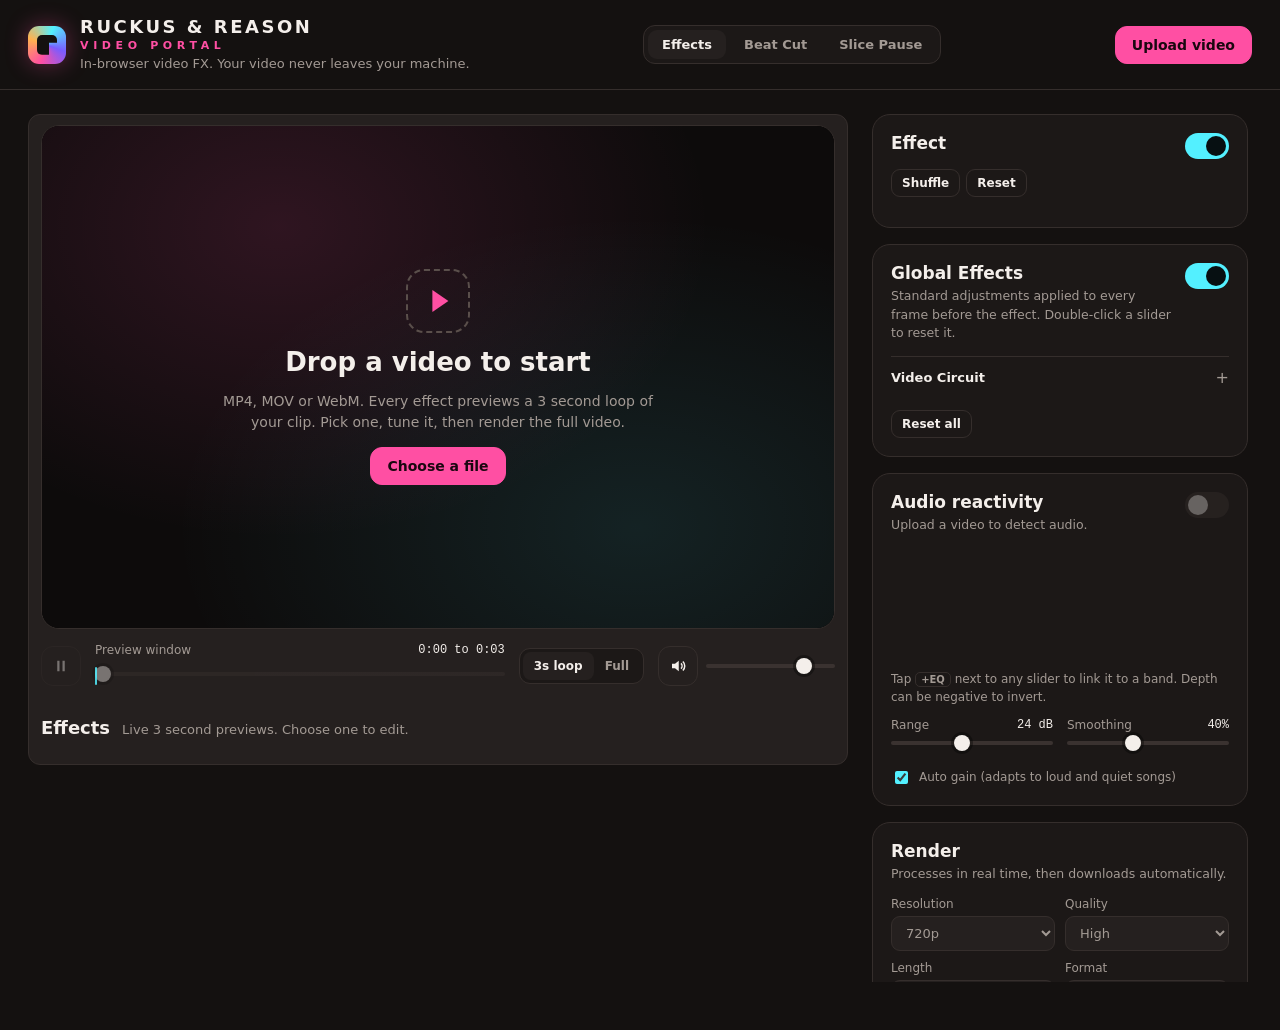
==== index.html @ a216a30d "Add CRT, VHS and NTSC effects and the Video Circuit builder NTSC encodes each scanline to a real com" ====
<!DOCTYPE html>
<html lang="en">
<head>
  <meta charset="utf-8">
  <meta name="viewport" content="width=device-width, initial-scale=1">
  <title>Ruckus &amp; Reason Video Portal</title>
  <meta name="description" content="Upload a video, preview glitch, mosh and feedback effects, link them to the audio EQ, and render the result. Runs entirely in your browser.">
  <link rel="icon" href="data:image/svg+xml,%3Csvg xmlns=%27http://www.w3.org/2000/svg%27 viewBox=%270 0 32 32%27%3E%3Crect width=%2732%27 height=%2732%27 rx=%278%27 fill=%27%23ff4fa3%27/%3E%3Crect x=%278%27 y=%278%27 width=%2716%27 height=%2716%27 rx=%273%27 fill=%27%2353f0ff%27/%3E%3C/svg%3E">
  <link rel="stylesheet" href="css/style.css">
</head>
<body>
  <header class="topbar">
    <div class="brand">
      <span class="logo" aria-hidden="true"></span>
      <div>
        <h1 class="app-name"><span class="n1">RUCKUS &amp; REASON</span><span class="n2">VIDEO PORTAL</span></h1>
        <p>In-browser video FX. Your video never leaves your machine.</p>
      </div>
    </div>
    <nav class="modes" aria-label="Tools">
      <a href="index.html" class="on" aria-current="page">Effects</a>
      <a href="cut.html">Beat Cut</a>
      <a href="slice.html">Slice Pause</a>
    </nav>
    <div class="top-actions">
      <span id="file-chip" class="chip" hidden></span>
      <label class="btn btn-primary" for="file-input">Upload video</label>
      <input id="file-input" type="file" accept="video/*" hidden>
    </div>
  </header>

  <main class="layout">
    <section class="stage">
      <div class="viewer" id="viewer">
        <canvas id="main-canvas" width="960" height="540"></canvas>
        <div class="dropzone" id="dropzone">
          <div class="dz-inner">
            <div class="dz-icon" aria-hidden="true"></div>
            <h2><span class="desk">Drop a video to start</span><span class="touch">Choose a video to start</span></h2>
            <p>MP4, MOV or WebM. Every effect previews a 3 second loop of your clip. Pick one, tune it, then render the full video.</p>
            <label class="btn btn-primary" for="file-input">Choose a file</label>
          </div>
        </div>
        <button class="play-overlay" id="play-overlay" hidden>Tap to start preview</button>
        <button class="sound-pill" id="sound-btn" hidden>Tap for sound</button>
        <div class="viewer-badge" id="effect-badge"></div>
        <div class="render-overlay" id="render-overlay" hidden>
          <div class="render-card">
            <div class="render-title">Rendering <span id="render-pct">0%</span></div>
            <div class="progress"><div class="progress-fill" id="render-fill"></div></div>
            <div class="render-sub" id="render-sub">Keep this tab visible while it renders.</div>
          </div>
        </div>
      </div>

      <div class="transport" id="transport">
        <button class="icon-btn" id="play-btn" title="Play / pause (space)" disabled>
          <svg viewBox="0 0 24 24" class="i-pause"><path d="M7 5h3v14H7zM14 5h3v14h-3z"/></svg>
          <svg viewBox="0 0 24 24" class="i-play"><path d="M8 5l11 7-11 7z"/></svg>
        </button>
        <div class="window-ctl">
          <div class="window-labels">
            <span>Preview window</span>
            <span id="window-label">0:00 to 0:03</span>
          </div>
          <div class="window-track">
            <input type="range" id="window-start" min="0" max="0" step="0.01" value="0" disabled>
            <div class="playhead" id="playhead"></div>
          </div>
        </div>
        <div class="seg" role="group" aria-label="Loop length">
          <button class="seg-btn is-on" data-loop="window">3s loop</button>
          <button class="seg-btn" data-loop="full">Full</button>
        </div>
        <div class="vol">
          <button class="icon-btn" id="mute-btn" title="Mute monitor">
            <svg viewBox="0 0 24 24"><path d="M4 9h4l5-4v14l-5-4H4z"/><path class="wave" d="M16 8.5a5 5 0 0 1 0 7M18.5 6a8.5 8.5 0 0 1 0 12" fill="none" stroke="currentColor" stroke-width="2"/></svg>
          </button>
          <input type="range" id="volume" min="0" max="1" step="0.01" value="0.8" aria-label="Monitor volume">
        </div>
      </div>

      <div class="gallery-head">
        <h2>Effects</h2>
        <p>Live 3 second previews. Choose one to edit.</p>
      </div>
      <div class="gallery" id="gallery"></div>
    </section>

    <aside class="panel">
      <section class="block" id="fx-block">
        <div class="block-head">
          <div>
            <h2 id="fx-name">Effect</h2>
            <p id="fx-desc" class="muted"></p>
            <p id="track-status" class="track-status" hidden></p>
            <p id="track-note" class="track-note" hidden>Tracking runs on your device with Google MediaPipe. Your video is never uploaded, but the library sends anonymous performance metrics to Google.</p>
          </div>
          <label class="switch" title="Turn the effect off to use only Global Effects">
            <input type="checkbox" id="fx-toggle" checked>
            <span class="switch-track"><span class="switch-thumb"></span></span>
          </label>
        </div>
        <p class="off-note">Effect is off. Renders use only the Global Effects. Click any effect card or flip the switch to turn it back on.</p>
        <div class="head-actions fx-actions">
          <button class="btn btn-ghost btn-sm" id="randomize-btn" title="Randomize">Shuffle</button>
          <button class="btn btn-ghost btn-sm" id="reset-btn" title="Reset to defaults">Reset</button>
        </div>
        <div id="params" class="params"></div>
      </section>

      <section class="block" id="global-block">
        <div class="block-head">
          <div>
            <h2>Global Effects</h2>
            <p class="muted">Standard adjustments applied to every frame before the effect. Double-click a slider to reset it.</p>
          </div>
          <label class="switch" title="Turn Global Effects on or off">
            <input type="checkbox" id="global-toggle" checked>
            <span class="switch-track"><span class="switch-thumb"></span></span>
          </label>
        </div>
        <div id="global-params"></div>
        <details class="group" id="circuit-group">
          <summary>Video Circuit <span class="muted small" id="circuit-count"></span></summary>
          <p class="hint">Patch up to 6 analog stages in series. Each one is solved from its component values along every scanline (one line = 52.6 µs), after the adjustments above and before the effect.</p>
          <div class="chain" id="circuit-chain"></div>
          <div id="circuit-stages"></div>
          <div class="row circuit-add">
            <select id="circuit-add-type" aria-label="Stage type"></select>
            <button class="btn btn-sm" id="circuit-add">+ Add stage</button>
          </div>
          <div class="row circuit-add">
            <select id="circuit-preset" aria-label="Preset circuits"></select>
            <button class="btn btn-ghost btn-sm" id="circuit-clear">Clear</button>
          </div>
        </details>
        <div class="head-actions fx-actions"><button class="btn btn-ghost btn-sm" id="global-reset">Reset all</button></div>
      </section>

      <section class="block" id="audio-block">
        <div class="block-head">
          <div>
            <h2>Audio reactivity</h2>
            <p class="muted" id="audio-status">Upload a video to detect audio.</p>
          </div>
          <label class="switch" title="Turn audio reactivity on or off">
            <input type="checkbox" id="audio-toggle" disabled>
            <span class="switch-track"><span class="switch-thumb"></span></span>
          </label>
        </div>
        <div class="eq" id="eq"></div>
        <p class="hint">Tap <span class="eq-tag">+EQ</span> next to any slider to link it to a band. Depth can be negative to invert.</p>
        <div class="audio-settings">
          <div class="mini">
            <label for="audio-range">Range <span id="audio-range-val">24 dB</span></label>
            <input type="range" id="audio-range" min="6" max="48" step="1" value="24">
          </div>
          <div class="mini">
            <label for="audio-smooth">Smoothing <span id="audio-smooth-val">40%</span></label>
            <input type="range" id="audio-smooth" min="0" max="1" step="0.01" value="0.4">
          </div>
          <label class="check"><input type="checkbox" id="audio-agc" checked> Auto gain (adapts to loud and quiet songs)</label>
        </div>
      </section>

      <section class="block" id="export-block">
        <div class="block-head"><div><h2>Render</h2><p class="muted">Processes in real time, then downloads automatically.</p></div></div>
        <div class="export-grid">
          <label>Resolution
            <select id="ex-res">
              <option value="source">Source (up to 1920 px)</option>
              <option value="1080">1080p</option>
              <option value="720" selected>720p</option>
              <option value="480">480p</option>
            </select>
          </label>
          <label>Quality
            <select id="ex-quality">
              <option value="high" selected>High</option>
              <option value="medium">Medium</option>
              <option value="low">Small file</option>
            </select>
          </label>
          <label>Length
            <select id="ex-range">
              <option value="full" selected>Full video</option>
              <option value="window">Preview window only</option>
            </select>
          </label>
          <label>Format
            <select id="ex-format">
              <option value="auto" selected>Auto (MP4 when supported)</option>
              <option value="webm">WebM</option>
            </select>
          </label>
        </div>
        <button class="btn btn-primary btn-block" id="export-btn" disabled>Process &amp; download</button>
        <button class="btn btn-ghost btn-block" id="cancel-btn" hidden>Cancel render</button>
        <p class="muted small" id="export-note"></p>
        <div id="result" class="result" hidden></div>
      </section>
    </aside>
  </main>

  <video id="video" playsinline preload="auto"></video>
  <a class="render-jump" id="render-jump" href="#export-block" hidden>Render</a>
  <script type="module" src="js/main.js"></script>
</body>
</html>
---- css/style.css ----
:root {
  --bg: #141110;
  --panel: #1c1817;
  --panel-2: #25201f;
  --line: #352e2c;
  --text: #f4efeb;
  --muted: #a39a94;
  --accent: #ff4fa3;
  --accent-2: #53f0ff;
  --ok: #9dff7a;
  --radius: 18px;
  --font: "Inter", ui-sans-serif, system-ui, -apple-system, "Segoe UI", Roboto, sans-serif;
  --mono: ui-monospace, "SF Mono", Menlo, Consolas, monospace;
}
* { box-sizing: border-box; }
html, body { margin: 0; background: var(--bg); color: var(--text); font-family: var(--font); }
body { min-height: 100vh; -webkit-font-smoothing: antialiased; }
h1, h2, h3, p { margin: 0; }
button, input, select { font: inherit; color: inherit; }
.muted { color: var(--muted); }
.small { font-size: 12px; }
[hidden] { display: none !important; }

/* Video element stays in the DOM (frame callbacks need it) but is invisible. */
#video { position: fixed; width: 2px; height: 2px; opacity: 0; pointer-events: none; left: 0; bottom: 0; }

/* Top bar */
.topbar { display: flex; align-items: center; justify-content: space-between; gap: 16px; padding: 18px 28px; border-bottom: 1px solid var(--line); }
.brand { display: flex; align-items: center; gap: 14px; }
.brand h1 { font-size: 20px; letter-spacing: 0.22em; font-weight: 800; }
.brand p { color: var(--muted); font-size: 13px; margin-top: 2px; }
.logo { width: 38px; height: 38px; border-radius: 11px; background: conic-gradient(from 200deg, var(--accent), #ffb14f, var(--accent-2), #7a5cff, var(--accent)); box-shadow: 0 0 22px rgba(255, 79, 163, 0.35); position: relative; }
.logo::after { content: ""; position: absolute; inset: 9px; border-radius: 5px; background: var(--bg); clip-path: polygon(0 0, 100% 0, 100% 40%, 60% 40%, 60% 100%, 0 100%); }
.top-actions { display: flex; align-items: center; gap: 10px; min-width: 0; }
.chip { font-size: 12px; color: var(--muted); border: 1px solid var(--line); border-radius: 999px; padding: 6px 12px; max-width: 280px; overflow: hidden; text-overflow: ellipsis; white-space: nowrap; }

/* Buttons */
.btn { display: inline-flex; align-items: center; justify-content: center; gap: 8px; border: 1px solid var(--line); background: var(--panel-2); border-radius: 12px; padding: 10px 16px; font-weight: 600; font-size: 14px; cursor: pointer; transition: transform 0.12s, background 0.2s, border-color 0.2s, opacity 0.2s; user-select: none; }
.btn:hover { border-color: #5a4f4b; }
.btn:active { transform: translateY(1px); }
.btn:disabled { opacity: 0.4; cursor: not-allowed; }
.btn-primary { background: var(--accent); border-color: var(--accent); color: #1a0710; }
.btn-primary:hover { background: #ff6db3; border-color: #ff6db3; }
.btn-ghost { background: transparent; }
.btn-sm { padding: 6px 10px; font-size: 12px; border-radius: 9px; }
.btn-block { width: 100%; margin-top: 10px; padding: 13px 16px; }

/* Layout */
.layout { display: grid; grid-template-columns: minmax(0, 1fr) 380px; gap: 24px; padding: 24px 28px 48px; align-items: start; }
@media (max-width: 1100px) { .layout { grid-template-columns: 1fr; } }

/* Viewer */
.viewer { position: relative; height: clamp(260px, 56vh, 720px); background: #070606; border: 1px solid var(--line); border-radius: var(--radius); overflow: hidden; }
#main-canvas { width: 100%; height: 100%; object-fit: contain; display: block; }
.viewer.has-video .dropzone { display: none; }
.dropzone { position: absolute; inset: 0; display: grid; place-items: center; text-align: center; padding: 24px; background: radial-gradient(ellipse at 30% 20%, rgba(255, 79, 163, 0.14), transparent 55%), radial-gradient(ellipse at 75% 80%, rgba(83, 240, 255, 0.1), transparent 55%), #0d0b0b; }
.dropzone.drag { outline: 2px dashed var(--accent); outline-offset: -14px; }
.dz-inner { max-width: 440px; display: grid; gap: 14px; justify-items: center; }
.dz-inner h2 { font-size: 26px; }
.dz-inner p { color: var(--muted); line-height: 1.5; font-size: 14px; }
.dz-icon { width: 64px; height: 64px; border-radius: 18px; border: 2px dashed #5a4f4b; position: relative; }
.dz-icon::before { content: ""; position: absolute; left: 50%; top: 50%; width: 0; height: 0; transform: translate(-35%, -50%); border-left: 16px solid var(--accent); border-top: 11px solid transparent; border-bottom: 11px solid transparent; }
.play-overlay { position: absolute; inset: 0; background: rgba(0, 0, 0, 0.55); border: 0; color: #fff; font-size: 18px; font-weight: 700; cursor: pointer; }
.viewer-badge { position: absolute; left: 14px; top: 14px; padding: 6px 11px; border-radius: 999px; background: rgba(0, 0, 0, 0.55); backdrop-filter: blur(6px); font-size: 12px; font-weight: 700; letter-spacing: 0.06em; text-transform: uppercase; pointer-events: none; }
.viewer:not(.has-video) .viewer-badge { display: none; }
.render-overlay { position: absolute; left: 0; right: 0; bottom: 0; padding: 16px; pointer-events: none; }
.render-card { background: rgba(10, 8, 8, 0.78); backdrop-filter: blur(8px); border: 1px solid var(--line); border-radius: 14px; padding: 14px 16px; max-width: 460px; margin: 0 auto; }
.render-title { font-weight: 700; margin-bottom: 8px; }
.render-sub { color: var(--muted); font-size: 12px; margin-top: 8px; }
.progress { height: 6px; border-radius: 99px; background: #3a3230; overflow: hidden; }
.progress-fill { height: 100%; width: 0; background: linear-gradient(90deg, var(--accent), var(--accent-2)); transition: width 0.2s linear; }

/* Transport */
.transport { display: flex; align-items: center; gap: 14px; margin-top: 14px; flex-wrap: wrap; }
.icon-btn { width: 40px; height: 40px; border-radius: 12px; border: 1px solid var(--line); background: var(--panel-2); display: grid; place-items: center; cursor: pointer; flex: none; }
.icon-btn svg { width: 18px; height: 18px; fill: currentColor; }
.icon-btn:disabled { opacity: 0.4; cursor: not-allowed; }
#play-btn .i-play { display: none; }
#play-btn.paused .i-play { display: block; }
#play-btn.paused .i-pause { display: none; }
#mute-btn.muted .wave { opacity: 0.15; }
.window-ctl { flex: 1; min-width: 220px; }
.window-labels { display: flex; justify-content: space-between; font-size: 12px; color: var(--muted); margin-bottom: 6px; }
#window-label { font-family: var(--mono); color: var(--text); }
.window-track { position: relative; }
.playhead { position: absolute; top: 50%; width: 2px; height: 18px; margin-top: -9px; background: var(--accent-2); border-radius: 2px; pointer-events: none; left: 0; opacity: 0.85; }
.seg { display: inline-flex; border: 1px solid var(--line); border-radius: 11px; padding: 3px; background: var(--panel); }
.seg-btn { border: 0; background: transparent; padding: 7px 11px; border-radius: 8px; font-size: 12px; font-weight: 600; color: var(--muted); cursor: pointer; }
.seg-btn.is-on { background: var(--panel-2); color: var(--text); }
.vol { display: flex; align-items: center; gap: 8px; }
.vol input { width: 90px; }

/* Range inputs */
input[type="range"] { -webkit-appearance: none; appearance: none; width: 100%; height: 22px; background: transparent; cursor: pointer; margin: 0; }
input[type="range"]::-webkit-slider-runnable-track { height: 4px; border-radius: 99px; background: linear-gradient(90deg, var(--accent) var(--fill, 0%), #3a3230 var(--fill, 0%)); }
input[type="range"]::-moz-range-track { height: 4px; border-radius: 99px; background: #3a3230; }
input[type="range"]::-moz-range-progress { height: 4px; border-radius: 99px; background: var(--accent); }
input[type="range"]::-webkit-slider-thumb { -webkit-appearance: none; width: 16px; height: 16px; border-radius: 50%; background: var(--text); margin-top: -6px; border: 0; box-shadow: 0 0 0 3px rgba(0, 0, 0, 0.35); }
input[type="range"]::-moz-range-thumb { width: 16px; height: 16px; border-radius: 50%; background: var(--text); border: 0; }
input[type="range"]:disabled { opacity: 0.4; cursor: not-allowed; }
#window-start { --fill: 0%; }

/* Gallery */
.gallery-head { display: flex; align-items: baseline; gap: 12px; margin: 28px 0 14px; }
.gallery-head h2 { font-size: 18px; }
.gallery-head p { color: var(--muted); font-size: 13px; }
.gallery { display: grid; grid-template-columns: repeat(4, minmax(0, 1fr)); gap: 16px; }
@media (max-width: 1400px) { .gallery { grid-template-columns: repeat(3, minmax(0, 1fr)); } }
@media (max-width: 760px) { .gallery { grid-template-columns: repeat(2, minmax(0, 1fr)); } }
.fx-card { position: relative; aspect-ratio: 1 / 1; border-radius: var(--radius); overflow: hidden; border: 1px solid var(--line); padding: 0; cursor: pointer; background: linear-gradient(140deg, var(--c1), var(--c2)); text-align: left; transition: transform 0.18s, border-color 0.2s, box-shadow 0.2s; }
.fx-card:hover { transform: translateY(-2px); border-color: #6a5d58; }
.fx-card.is-selected { border-color: var(--accent); box-shadow: 0 0 0 2px var(--accent), 0 12px 40px rgba(255, 79, 163, 0.2); }
.fx-card canvas { position: absolute; inset: 0; width: 100%; height: 100%; object-fit: cover; display: block; opacity: 0; transition: opacity 0.4s; }
.fx-card.live canvas { opacity: 1; }
.fx-meta { position: absolute; left: 0; right: 0; bottom: 0; padding: 40px 18px 18px; background: linear-gradient(transparent, rgba(0, 0, 0, 0.72)); }
.fx-meta h3 { font-size: clamp(16px, 1.6vw, 24px); font-weight: 800; text-shadow: 0 2px 10px rgba(0, 0, 0, 0.6); }
.fx-meta p { font-size: 13px; line-height: 1.4; margin-top: 6px; color: #f1ebe6; text-shadow: 0 1px 6px rgba(0, 0, 0, 0.7); }
.fx-pill { position: absolute; top: 12px; right: 12px; font-size: 10px; font-weight: 800; letter-spacing: 0.1em; padding: 4px 8px; border-radius: 99px; background: rgba(0, 0, 0, 0.6); color: var(--accent-2); opacity: 0; transition: opacity 0.2s; }
.audio-on .fx-card.has-links .fx-pill { opacity: 1; }
@media (max-width: 760px) { .fx-meta p { display: none; } }

/* Panel */
.panel { display: grid; gap: 16px; position: sticky; top: 16px; max-height: calc(100vh - 32px); overflow-y: auto; padding-right: 4px; }
@media (max-width: 1100px) { .panel { position: static; max-height: none; overflow: visible; } }
.block { background: var(--panel); border: 1px solid var(--line); border-radius: var(--radius); padding: 18px; }
.block-head { display: flex; justify-content: space-between; gap: 12px; align-items: flex-start; margin-bottom: 14px; }
.block-head h2 { font-size: 17px; }
.block-head p { font-size: 12.5px; margin-top: 4px; line-height: 1.45; }
.head-actions { display: flex; gap: 6px; flex: none; }

/* Params */
.params { display: grid; gap: 12px; }
.param-head { display: flex; align-items: center; gap: 8px; font-size: 13px; }
.param-label { flex: 1; color: #e2dbd6; }
.param-val { font-family: var(--mono); font-size: 12px; color: var(--muted); min-width: 44px; text-align: right; }
.mod-btn { border: 1px solid var(--line); background: transparent; border-radius: 7px; font-size: 10px; font-weight: 800; letter-spacing: 0.06em; padding: 3px 7px; color: var(--muted); cursor: pointer; min-width: 50px; }
.mod-btn.linked { color: #071012; background: var(--accent-2); border-color: var(--accent-2); }
.audio-off .mod-btn.linked { background: transparent; color: var(--accent-2); }
.slider-wrap { position: relative; }
.mod-ghost { position: absolute; top: 50%; width: 3px; height: 14px; margin: -7px 0 0 -1.5px; border-radius: 2px; background: var(--accent-2); box-shadow: 0 0 8px var(--accent-2); pointer-events: none; opacity: 0; }
.audio-on .param.linked .mod-ghost { opacity: 1; }
.mod-row { display: grid; grid-template-columns: 1fr 1fr; gap: 8px; align-items: center; margin-top: 6px; padding: 8px 10px; border-radius: 10px; background: var(--panel-2); border: 1px solid var(--line); }
.mod-row label { font-size: 11px; color: var(--muted); display: grid; gap: 4px; }
.param select, .export-grid select, .mod-row select { width: 100%; background: var(--panel-2); border: 1px solid var(--line); border-radius: 9px; padding: 8px 10px; font-size: 13px; }
.param.select-param .param-head { margin-bottom: 6px; }

/* Audio */
.switch { position: relative; flex: none; cursor: pointer; }
.switch input { position: absolute; opacity: 0; width: 0; height: 0; }
.switch-track { display: block; width: 44px; height: 26px; border-radius: 99px; background: #3a3230; transition: background 0.2s; position: relative; }
.switch-thumb { position: absolute; top: 3px; left: 3px; width: 20px; height: 20px; border-radius: 50%; background: var(--text); transition: transform 0.2s; }
.switch input:checked + .switch-track { background: var(--accent-2); }
.switch input:checked + .switch-track .switch-thumb { transform: translateX(18px); background: #071012; }
.switch input:disabled + .switch-track { opacity: 0.35; cursor: not-allowed; }
.eq { display: grid; grid-template-columns: repeat(8, 1fr); gap: 6px; height: 110px; align-items: end; }
.eq-band { display: grid; grid-template-rows: 1fr auto; gap: 6px; height: 100%; }
.eq-bar { position: relative; border-radius: 6px; background: #2c2624; overflow: hidden; }
.eq-fill { position: absolute; left: 0; right: 0; bottom: 0; height: 100%; transform-origin: bottom; transform: scaleY(0); background: linear-gradient(to top, #7a5cff, var(--accent-2)); }
.eq-band.used .eq-fill { background: linear-gradient(to top, var(--accent), #ffb14f); }
.eq-band span { font-size: 9px; font-weight: 700; letter-spacing: 0.04em; color: var(--muted); text-align: center; white-space: nowrap; }
.eq-band.used span { color: var(--text); }
.audio-off .eq { opacity: 0.45; }
.hint { font-size: 12px; color: var(--muted); margin: 12px 0; line-height: 1.5; }
.eq-tag { font-size: 10px; font-weight: 800; border: 1px solid var(--line); padding: 1px 5px; border-radius: 5px; }
.audio-settings { display: grid; grid-template-columns: 1fr 1fr; gap: 10px 14px; }
.mini label { display: flex; justify-content: space-between; font-size: 12px; color: var(--muted); }
.mini label span { font-family: var(--mono); color: var(--text); }
.check { grid-column: 1 / -1; font-size: 12px; color: var(--muted); display: flex; align-items: center; gap: 8px; }
.check input { accent-color: var(--accent-2); }

/* Export */
.export-grid { display: grid; grid-template-columns: 1fr 1fr; gap: 10px; }
.export-grid label { display: grid; gap: 5px; font-size: 12px; color: var(--muted); }
#export-note { margin-top: 10px; line-height: 1.45; }
#download-again { color: var(--accent-2); cursor: pointer; display: inline-block; margin-top: 6px; }
body.exporting .gallery, body.exporting .transport { opacity: 0.4; pointer-events: none; }

/* Tool switcher (shared by both pages) */
.modes { display: inline-flex; gap: 4px; padding: 4px; border: 1px solid var(--line); border-radius: 12px; background: var(--panel); }
.modes a { text-decoration: none; color: var(--muted); font-size: 13px; font-weight: 700; padding: 7px 14px; border-radius: 9px; }
.modes a.on { background: var(--panel-2); color: var(--text); }
.modes a:hover { color: var(--text); }


/* Effect on/off and Global Effects */
.fx-actions { margin: -4px 0 12px; }
#global-block .fx-actions { margin: 12px 0 0; }
.off-note { display: none; font-size: 12.5px; line-height: 1.45; color: var(--accent-2); margin: -4px 0 12px; }
.block.is-off .off-note { display: block; }
.block.is-off .params, .block.is-off #global-params, .block.is-off .fx-actions { opacity: 0.35; pointer-events: none; }
.group { border-top: 1px solid var(--line); }
.group:first-child { border-top: 0; }
.group summary { cursor: pointer; list-style: none; padding: 11px 0; font-size: 13px; font-weight: 700; display: flex; justify-content: space-between; align-items: center; }
.group summary::-webkit-details-marker { display: none; }
.group summary::after { content: "+"; color: var(--muted); font-weight: 400; font-size: 16px; }
.group[open] summary::after { content: "\2212"; }
.group .params { padding-bottom: 12px; }
.color-param .param-head { justify-content: space-between; }
.color-param input[type="color"] { width: 44px; height: 28px; border: 1px solid var(--line); border-radius: 8px; background: var(--panel-2); padding: 2px; cursor: pointer; }

.track-status { font-size: 11.5px; color: var(--accent-2); margin-top: 6px; font-family: var(--mono); }
.track-note { font-size: 11px; color: var(--muted); margin-top: 4px; line-height: 1.4; }

/* ---------- Results, sound prompt, touch copy ---------- */
.result { display: grid; gap: 8px; margin-top: 10px; }
.result a.btn { text-decoration: none; color: var(--text); }
.sound-pill { position: absolute; left: 14px; bottom: 14px; z-index: 3; border: 0; border-radius: 999px; padding: 9px 14px; font-weight: 700; font-size: 13px; background: var(--accent-2); color: #071012; cursor: pointer; box-shadow: 0 6px 20px rgba(0, 0, 0, 0.4); }
.touch { display: none; }
@media (pointer: coarse) { .desk { display: none; } .touch { display: inline; } }

/* ---------- Phones ---------- */
@media (max-width: 760px) {
  .topbar { flex-wrap: wrap; padding: 12px 14px; gap: 10px; }
  .brand { gap: 10px; }
  .brand h1 { font-size: 16px; letter-spacing: 0.18em; }
  .brand p { display: none; }
  .logo { width: 30px; height: 30px; border-radius: 9px; }
  .logo::after { inset: 7px; }
  .modes { order: 3; width: 100%; display: flex; }
  .modes a { flex: 1; text-align: center; }
  .chip { display: none; }
  .top-actions .btn { padding: 9px 13px; }
  .layout { padding: 12px 10px 48px; gap: 14px; }
  .viewer { height: 48vh; min-height: 240px; border-radius: 14px; }
  .viewer-badge { left: 10px; top: 10px; font-size: 10px; }
  .dz-inner h2 { font-size: 21px; }
  .transport { gap: 10px; }
  .window-ctl { order: 5; flex-basis: 100%; min-width: 0; }
  .vol input { display: none; }
  .gallery-head { margin: 20px 0 10px; flex-wrap: wrap; gap: 4px 10px; }
  .gallery { gap: 10px; }
  .fx-card { border-radius: 14px; }
  .fx-meta { padding: 28px 10px 10px; }
  .fx-meta h3 { font-size: 15px; }
  .block { padding: 14px; border-radius: 14px; }
  /* iOS zooms the page when focusing fields under 16px */
  select, input[type="number"], input[type="text"], .param select, .export-grid select, .mod-row select, .field select { font-size: 16px; }
  /* Bigger touch targets */
  input[type="range"] { height: 32px; }
  input[type="range"]::-webkit-slider-thumb { width: 22px; height: 22px; margin-top: -9px; }
  input[type="range"]::-moz-range-thumb { width: 22px; height: 22px; }
  .mod-btn { padding: 6px 9px; min-width: 56px; }
  .icon-btn { width: 44px; height: 44px; }
  .seg-btn { padding: 9px 12px; }
  .export-grid { grid-template-columns: 1fr; }
}

/* Floating shortcut to the render panel on phones (pages get long) */
.render-jump { display: none; }
@media (max-width: 1100px) {
  .render-jump:not([hidden]) { display: block; position: fixed; right: 14px; bottom: calc(14px + env(safe-area-inset-bottom)); z-index: 20; padding: 12px 18px; border-radius: 999px; background: var(--accent); color: #1a0710; font-weight: 800; text-decoration: none; box-shadow: 0 8px 24px rgba(0, 0, 0, 0.45); }
  body.exporting .render-jump { display: none; }
}

/* App name: two-line wordmark */
.app-name { display: grid; line-height: 1.05; }
.app-name .n1 { font-size: 18px; font-weight: 800; letter-spacing: 0.14em; }
.app-name .n2 { font-size: 11px; font-weight: 800; letter-spacing: 0.42em; color: var(--accent); margin-top: 3px; }
.brand h1.app-name { font-size: inherit; letter-spacing: normal; }
@media (max-width: 760px) {
  .app-name .n1 { font-size: 14px; letter-spacing: 0.1em; }
  .app-name .n2 { font-size: 9.5px; letter-spacing: 0.34em; }
}
.brand .app-name + p { margin-top: 5px; }

/* ---------- Video Circuit ---------- */
#circuit-group { border-top: 1px solid var(--line); }
.block.is-off #circuit-group { opacity: 0.35; pointer-events: none; }
.chain { display: flex; align-items: center; flex-wrap: wrap; gap: 4px 0; margin: 4px 0 12px; }
.chain .node { font-family: var(--mono); font-size: 10px; font-weight: 700; padding: 4px 7px; border: 1px solid var(--accent-2); color: var(--accent-2); border-radius: 5px; white-space: nowrap; }
.chain .node.io { border-color: var(--line); color: var(--muted); }
.chain .node.off { opacity: 0.35; text-decoration: line-through; }
.chain .wire { width: 12px; height: 1px; background: var(--muted); flex: none; }
.stage { border: 1px solid var(--line); border-radius: 12px; padding: 10px 12px 12px; margin-bottom: 10px; background: var(--panel-2); }
.stage.bypassed .params, .stage.bypassed .stage-about { opacity: 0.35; }
.stage-head { display: flex; justify-content: space-between; gap: 8px; align-items: flex-start; }
.stage-head b { font-size: 13px; display: block; }
.stage-head .readout { font-family: var(--mono); font-size: 11px; color: var(--accent-2); display: block; margin-top: 3px; }
.stage-btns { display: flex; gap: 4px; flex: none; }
.stage-btns button { border: 1px solid var(--line); background: var(--panel); border-radius: 7px; min-width: 28px; height: 26px; font-size: 11px; font-weight: 700; cursor: pointer; padding: 0 6px; }
.stage-btns button:disabled { opacity: 0.3; cursor: default; }
.stage-about { font-size: 11.5px; color: var(--muted); line-height: 1.4; margin: 6px 0 10px; }
.stage .mod-row { background: var(--panel); }
.stage .param select { background: var(--panel); }
.circuit-add { display: flex; gap: 8px; margin-top: 8px; }
.circuit-add select { flex: 1; min-width: 0; background: var(--panel-2); border: 1px solid var(--line); border-radius: 9px; padding: 8px 10px; font-size: 13px; }
@media (max-width: 760px) { .stage-btns button { min-width: 34px; height: 32px; } .circuit-add select { font-size: 16px; } }
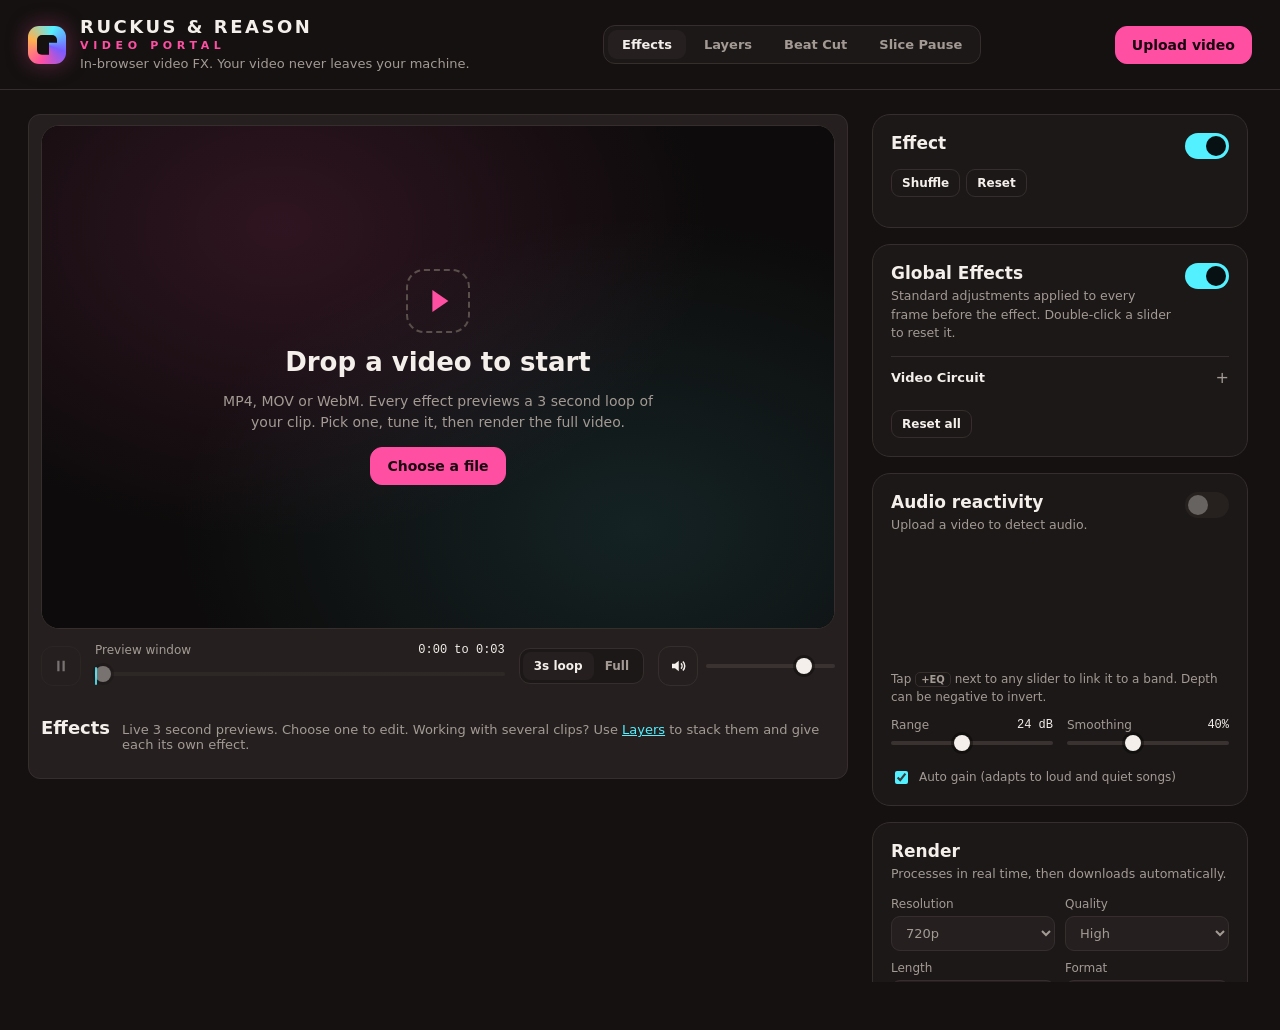
==== commit c437c25a: "Add Scribble effects and the Layers editor Scribble (Thick, Lines, Swirls): on-device body segmentat" ====
--- a/index.html
+++ b/index.html
@@ -19,6 +19,7 @@
     </div>
     <nav class="modes" aria-label="Tools">
       <a href="index.html" class="on" aria-current="page">Effects</a>
+      <a href="layers.html">Layers</a>
       <a href="cut.html">Beat Cut</a>
       <a href="slice.html">Slice Pause</a>
     </nav>
@@ -82,7 +83,7 @@
 
       <div class="gallery-head">
         <h2>Effects</h2>
-        <p>Live 3 second previews. Choose one to edit.</p>
+        <p>Live 3 second previews. Choose one to edit. Working with several clips? Use <a href="layers.html" class="inline-link">Layers</a> to stack them and give each its own effect.</p>
       </div>
       <div class="gallery" id="gallery"></div>
     </section>
--- a/css/style.css
+++ b/css/style.css
@@ -285,3 +285,6 @@
 .circuit-add { display: flex; gap: 8px; margin-top: 8px; }
 .circuit-add select { flex: 1; min-width: 0; background: var(--panel-2); border: 1px solid var(--line); border-radius: 9px; padding: 8px 10px; font-size: 13px; }
 @media (max-width: 760px) { .stage-btns button { min-width: 34px; height: 32px; } .circuit-add select { font-size: 16px; } }
+
+.inline-link { color: var(--accent-2); }
+@media (max-width: 760px) { .modes a { padding: 7px 4px; font-size: 12px; white-space: nowrap; } }
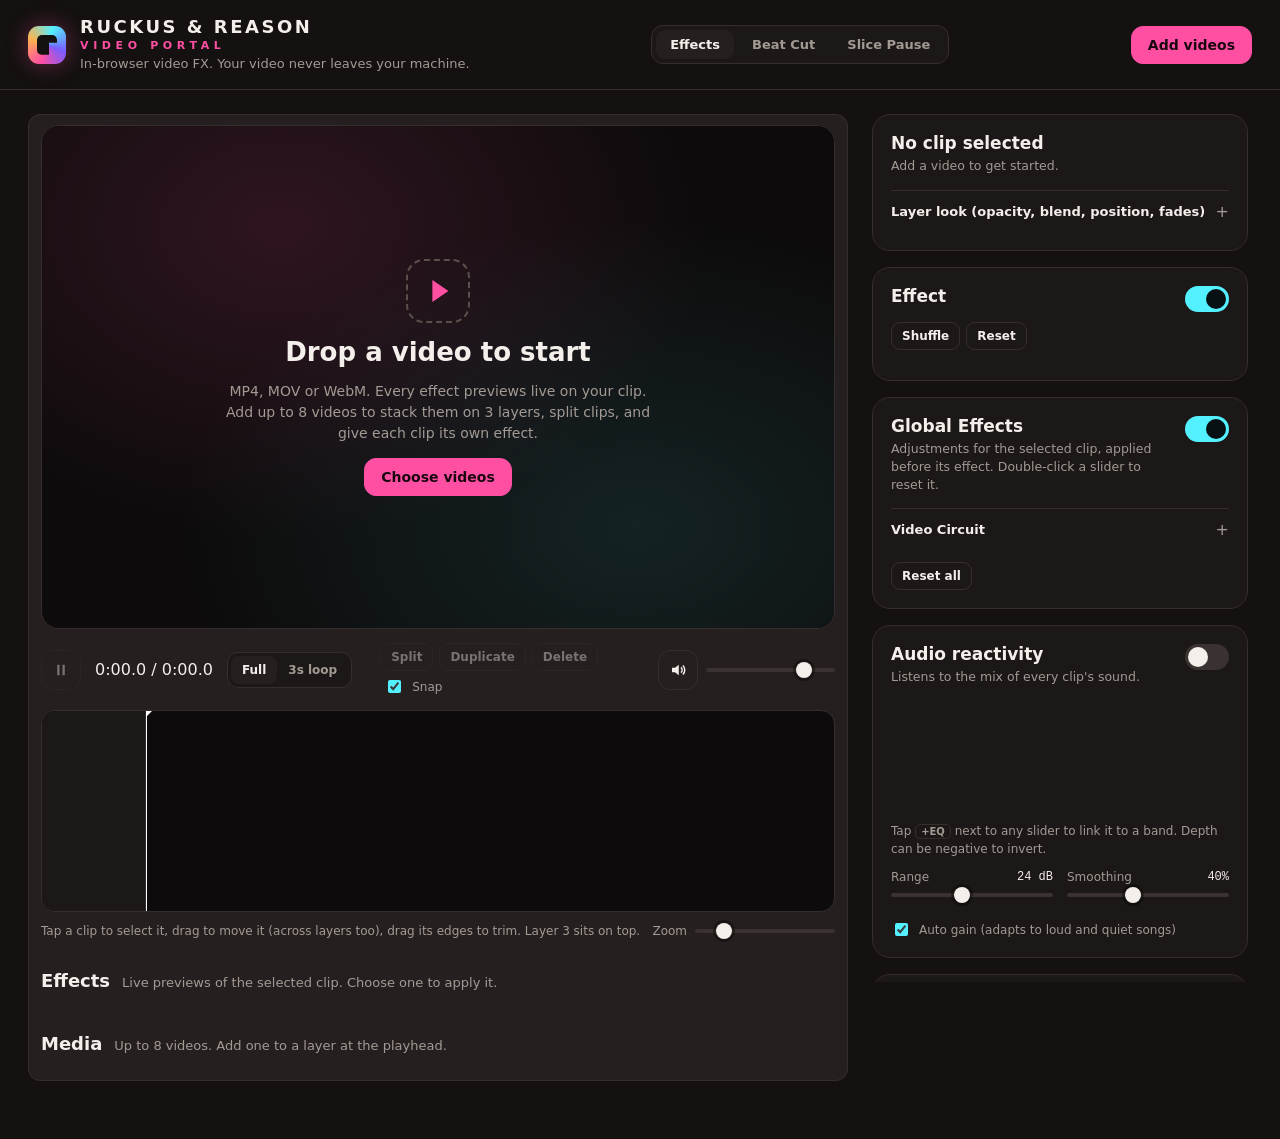
==== commit 2755ae7d: "Merge Layers into the Effects page One editor: a single clip works as before, more videos stack on 3" ====
--- a/index.html
+++ b/index.html
@@ -7,8 +7,10 @@
   <meta name="description" content="Upload a video, preview glitch, mosh and feedback effects, link them to the audio EQ, and render the result. Runs entirely in your browser.">
   <link rel="icon" href="data:image/svg+xml,%3Csvg xmlns=%27http://www.w3.org/2000/svg%27 viewBox=%270 0 32 32%27%3E%3Crect width=%2732%27 height=%2732%27 rx=%278%27 fill=%27%23ff4fa3%27/%3E%3Crect x=%278%27 y=%278%27 width=%2716%27 height=%2716%27 rx=%273%27 fill=%27%2353f0ff%27/%3E%3C/svg%3E">
   <link rel="stylesheet" href="css/style.css">
+  <link rel="stylesheet" href="css/cut.css">
+  <link rel="stylesheet" href="css/layers.css">
 </head>
-<body>
+<body class="cut-page studio-page">
   <header class="topbar">
     <div class="brand">
       <span class="logo" aria-hidden="true"></span>
@@ -19,14 +21,12 @@
     </div>
     <nav class="modes" aria-label="Tools">
       <a href="index.html" class="on" aria-current="page">Effects</a>
-      <a href="layers.html">Layers</a>
       <a href="cut.html">Beat Cut</a>
       <a href="slice.html">Slice Pause</a>
     </nav>
     <div class="top-actions">
-      <span id="file-chip" class="chip" hidden></span>
-      <label class="btn btn-primary" for="file-input">Upload video</label>
-      <input id="file-input" type="file" accept="video/*" hidden>
+      <label class="btn btn-primary" for="file-input">Add videos</label>
+      <input id="file-input" type="file" accept="video/*" multiple hidden>
     </div>
   </header>
 
@@ -38,8 +38,8 @@
           <div class="dz-inner">
             <div class="dz-icon" aria-hidden="true"></div>
             <h2><span class="desk">Drop a video to start</span><span class="touch">Choose a video to start</span></h2>
-            <p>MP4, MOV or WebM. Every effect previews a 3 second loop of your clip. Pick one, tune it, then render the full video.</p>
-            <label class="btn btn-primary" for="file-input">Choose a file</label>
+            <p>MP4, MOV or WebM. Every effect previews live on your clip. Add up to 8 videos to stack them on 3 layers, split clips, and give each clip its own effect.</p>
+            <label class="btn btn-primary" for="file-input">Choose videos</label>
           </div>
         </div>
         <button class="play-overlay" id="play-overlay" hidden>Tap to start preview</button>
@@ -59,19 +59,17 @@
           <svg viewBox="0 0 24 24" class="i-pause"><path d="M7 5h3v14H7zM14 5h3v14h-3z"/></svg>
           <svg viewBox="0 0 24 24" class="i-play"><path d="M8 5l11 7-11 7z"/></svg>
         </button>
-        <div class="window-ctl">
-          <div class="window-labels">
-            <span>Preview window</span>
-            <span id="window-label">0:00 to 0:03</span>
-          </div>
-          <div class="window-track">
-            <input type="range" id="window-start" min="0" max="0" step="0.01" value="0" disabled>
-            <div class="playhead" id="playhead"></div>
-          </div>
-        </div>
-        <div class="seg" role="group" aria-label="Loop length">
-          <button class="seg-btn is-on" data-loop="window">3s loop</button>
-          <button class="seg-btn" data-loop="full">Full</button>
+        <div class="timecode" id="timecode">0:00.0 / 0:00.0</div>
+        <div class="seg" role="group" aria-label="Loop">
+          <button class="seg-btn is-on" data-loop="full" title="Loop the whole timeline">Full</button>
+          <button class="seg-btn" data-loop="window" title="Loop 3 seconds from the playhead">3s loop</button>
+        </div>
+        <span class="muted small" id="loop-label"></span>
+        <div class="tools">
+          <button class="btn btn-sm" id="split-btn" title="Split the selected clip at the playhead (S)" disabled>Split</button>
+          <button class="btn btn-sm" id="dup-btn" title="Duplicate the selected clip (D)" disabled>Duplicate</button>
+          <button class="btn btn-sm" id="del-btn" title="Delete the selected clip (Delete)" disabled>Delete</button>
+          <label class="check"><input type="checkbox" id="snap" checked> Snap</label>
         </div>
         <div class="vol">
           <button class="icon-btn" id="mute-btn" title="Mute monitor">
@@ -81,14 +79,43 @@
         </div>
       </div>
 
+      <div class="tl" id="tl">
+        <div class="tl-labels" id="tl-labels"></div>
+        <div class="tl-scroll" id="tl-scroll">
+          <div class="tl-inner" id="tl-inner">
+            <canvas class="tl-ruler" id="tl-ruler" height="26"></canvas>
+            <div class="tl-lanes" id="tl-lanes"></div>
+            <div class="tl-playhead" id="tl-playhead"></div>
+          </div>
+        </div>
+      </div>
+      <div class="tl-foot">
+        <span class="muted small">Tap a clip to select it, drag to move it (across layers too), drag its edges to trim. Layer 3 sits on top.</span>
+        <label class="zoom">Zoom <input type="range" id="zoom" min="10" max="300" step="1" value="60"></label>
+      </div>
+
       <div class="gallery-head">
         <h2>Effects</h2>
-        <p>Live 3 second previews. Choose one to edit. Working with several clips? Use <a href="layers.html" class="inline-link">Layers</a> to stack them and give each its own effect.</p>
+        <p id="gallery-sub">Live previews of the selected clip. Choose one to apply it.</p>
       </div>
       <div class="gallery" id="gallery"></div>
+
+      <div class="gallery-head">
+        <h2>Media</h2>
+        <p id="media-count">Up to 8 videos. Add one to a layer at the playhead.</p>
+      </div>
+      <div class="media" id="media"></div>
     </section>
 
     <aside class="panel">
+      <section class="block" id="clip-block">
+        <div class="block-head"><div><h2 id="clip-title">No clip selected</h2><p class="muted" id="clip-sub">Add a video to get started.</p></div></div>
+        <details class="group" id="look-group">
+          <summary>Layer look (opacity, blend, position, fades)</summary>
+          <div class="params" id="clip-look"></div>
+        </details>
+      </section>
+
       <section class="block" id="fx-block">
         <div class="block-head">
           <div>
@@ -97,12 +124,12 @@
             <p id="track-status" class="track-status" hidden></p>
             <p id="track-note" class="track-note" hidden>Tracking runs on your device with Google MediaPipe. Your video is never uploaded, but the library sends anonymous performance metrics to Google.</p>
           </div>
-          <label class="switch" title="Turn the effect off to use only Global Effects">
+          <label class="switch" title="Turn this clip's effect off to use only Global Effects">
             <input type="checkbox" id="fx-toggle" checked>
             <span class="switch-track"><span class="switch-thumb"></span></span>
           </label>
         </div>
-        <p class="off-note">Effect is off. Renders use only the Global Effects. Click any effect card or flip the switch to turn it back on.</p>
+        <p class="off-note">Effect is off for this clip. Choose any effect card or flip the switch to turn it back on.</p>
         <div class="head-actions fx-actions">
           <button class="btn btn-ghost btn-sm" id="randomize-btn" title="Randomize">Shuffle</button>
           <button class="btn btn-ghost btn-sm" id="reset-btn" title="Reset to defaults">Reset</button>
@@ -114,9 +141,9 @@
         <div class="block-head">
           <div>
             <h2>Global Effects</h2>
-            <p class="muted">Standard adjustments applied to every frame before the effect. Double-click a slider to reset it.</p>
-          </div>
-          <label class="switch" title="Turn Global Effects on or off">
+            <p class="muted">Adjustments for the selected clip, applied before its effect. Double-click a slider to reset it.</p>
+          </div>
+          <label class="switch" title="Turn Global Effects on or off for this clip">
             <input type="checkbox" id="global-toggle" checked>
             <span class="switch-track"><span class="switch-thumb"></span></span>
           </label>
@@ -143,10 +170,10 @@
         <div class="block-head">
           <div>
             <h2>Audio reactivity</h2>
-            <p class="muted" id="audio-status">Upload a video to detect audio.</p>
+            <p class="muted" id="audio-status">Listens to the mix of every clip's sound.</p>
           </div>
           <label class="switch" title="Turn audio reactivity on or off">
-            <input type="checkbox" id="audio-toggle" disabled>
+            <input type="checkbox" id="audio-toggle">
             <span class="switch-track"><span class="switch-thumb"></span></span>
           </label>
         </div>
@@ -166,8 +193,17 @@
       </section>
 
       <section class="block" id="export-block">
-        <div class="block-head"><div><h2>Render</h2><p class="muted">Processes in real time, then downloads automatically.</p></div></div>
+        <div class="block-head"><div><h2>Render</h2><p class="muted">Renders in real time with every layer and the mixed audio, then saves it.</p></div></div>
         <div class="export-grid">
+          <label>Frame
+            <select id="aspect">
+              <option value="auto">Match first video</option>
+              <option value="1.7778">16:9</option>
+              <option value="0.5625">9:16 (Reels)</option>
+              <option value="1">1:1</option>
+              <option value="0.8">4:5</option>
+            </select>
+          </label>
           <label>Resolution
             <select id="ex-res">
               <option value="source">Source (up to 1920 px)</option>
@@ -185,8 +221,8 @@
           </label>
           <label>Length
             <select id="ex-range">
-              <option value="full" selected>Full video</option>
-              <option value="window">Preview window only</option>
+              <option value="full" selected>Whole timeline</option>
+              <option value="window">3 s loop only</option>
             </select>
           </label>
           <label>Format
@@ -204,8 +240,7 @@
     </aside>
   </main>
 
-  <video id="video" playsinline preload="auto"></video>
   <a class="render-jump" id="render-jump" href="#export-block" hidden>Render</a>
-  <script type="module" src="js/main.js"></script>
+  <script type="module" src="js/studio/main.js"></script>
 </body>
 </html>
--- a/css/layers.css
+++ b/css/layers.css
@@ -0,0 +1,60 @@
+/* Layers editor */
+.layers-page #layers-canvas { width: 100%; height: 100%; object-fit: contain; display: block; }
+.tools { display: flex; gap: 6px; align-items: center; flex-wrap: wrap; flex: 1; }
+.tools .check { margin-left: 4px; }
+
+/* Timeline */
+.tl { display: grid; grid-template-columns: 104px 1fr; margin-top: 14px; border: 1px solid var(--line); border-radius: 14px; overflow: hidden; background: #0d0b0b; user-select: none; -webkit-user-select: none; }
+.tl-labels { display: grid; grid-template-rows: 26px repeat(3, 58px); border-right: 1px solid var(--line); background: var(--panel); }
+.tl-label { display: flex; align-items: center; justify-content: space-between; gap: 4px; padding: 0 6px 0 8px; font-size: 11.5px; font-weight: 700; border-top: 1px solid var(--line); white-space: nowrap; }
+.tl-label button { border: 0; background: transparent; color: var(--muted); cursor: pointer; font-size: 12px; padding: 4px; border-radius: 6px; }
+.tl-label button.off { color: #5b514d; text-decoration: line-through; }
+.tl-label .dot { width: 9px; height: 9px; border-radius: 50%; background: var(--lc); flex: none; }
+.tl-scroll { overflow-x: auto; overflow-y: hidden; position: relative; }
+.tl-inner { position: relative; min-width: 100%; }
+.tl-ruler { display: block; height: 26px; cursor: pointer; }
+.tl-lanes { display: grid; grid-template-rows: repeat(3, 58px); }
+.tl-lane { position: relative; border-top: 1px solid var(--line); }
+.tl-lane.target { background: rgba(83, 240, 255, 0.05); }
+.tl-playhead { position: absolute; top: 0; bottom: 0; width: 2px; margin-left: -1px; background: #fff; pointer-events: none; z-index: 5; }
+.tl-playhead::before { content: ""; position: absolute; top: 0; left: -5px; border: 6px solid transparent; border-top-color: #fff; }
+
+.clip { position: absolute; top: 5px; bottom: 5px; border-radius: 8px; background: color-mix(in srgb, var(--lc) 32%, #1a1615); border: 1px solid color-mix(in srgb, var(--lc) 70%, transparent); overflow: hidden; cursor: grab; touch-action: none; display: flex; flex-direction: column; justify-content: center; padding: 0 12px; min-width: 6px; }
+.clip.selected { box-shadow: 0 0 0 2px #fff; z-index: 2; }
+.clip.dragging { cursor: grabbing; opacity: 0.85; z-index: 3; }
+.clip .cn { font-size: 11px; font-weight: 700; white-space: nowrap; overflow: hidden; text-overflow: ellipsis; }
+.clip .cf { font-size: 10px; color: var(--lc); white-space: nowrap; overflow: hidden; text-overflow: ellipsis; font-family: var(--mono); }
+.clip .h { position: absolute; top: 0; bottom: 0; width: 10px; cursor: ew-resize; }
+.clip .h.l { left: 0; } .clip .h.r { right: 0; }
+.clip .h::after { content: ""; position: absolute; top: 30%; bottom: 30%; left: 4px; width: 2px; border-radius: 2px; background: rgba(255, 255, 255, 0.55); }
+.tl-foot { display: flex; justify-content: space-between; align-items: center; gap: 12px; margin-top: 8px; flex-wrap: wrap; }
+.zoom { font-size: 12px; color: var(--muted); display: flex; align-items: center; gap: 8px; }
+.zoom input { width: 140px; }
+
+/* Media bin */
+.media { display: grid; grid-template-columns: repeat(4, minmax(0, 1fr)); gap: 12px; }
+@media (max-width: 1300px) { .media { grid-template-columns: repeat(3, minmax(0, 1fr)); } }
+@media (max-width: 700px) { .media { grid-template-columns: repeat(2, minmax(0, 1fr)); } }
+.mitem { border: 1px solid var(--line); border-radius: 14px; overflow: hidden; background: var(--panel); }
+.mitem canvas { width: 100%; aspect-ratio: 16 / 10; object-fit: cover; display: block; background: #0d0b0b; }
+.mitem .mb { padding: 8px 10px 10px; display: grid; gap: 6px; }
+.mitem .mn { font-size: 12px; font-weight: 600; white-space: nowrap; overflow: hidden; text-overflow: ellipsis; }
+.mitem .ma { display: flex; gap: 4px; align-items: center; font-size: 11px; color: var(--muted); }
+.mitem .ma button { border: 1px solid var(--line); background: var(--panel-2); border-radius: 7px; font-weight: 800; font-size: 11px; padding: 5px 0; flex: 1; cursor: pointer; color: var(--text); }
+.mitem .ma button:hover { border-color: var(--lc); }
+
+/* Inspector */
+#clip-block .group:first-child { border-top: 0; }
+#clip-block .field select { width: 100%; }
+#clip-block.empty { opacity: 0.8; }
+.layers-page .eq { height: 80px; }
+
+@media (max-width: 760px) {
+  .tl { grid-template-columns: 64px 1fr; }
+  .tl-label { padding: 0 4px; font-size: 10.5px; }
+  .tl-label .lname { display: none; }
+  .tools { order: 5; flex-basis: 100%; }
+  .tools .btn { flex: 1; }
+  .zoom input { width: 110px; }
+  .clip .h { width: 16px; }
+}
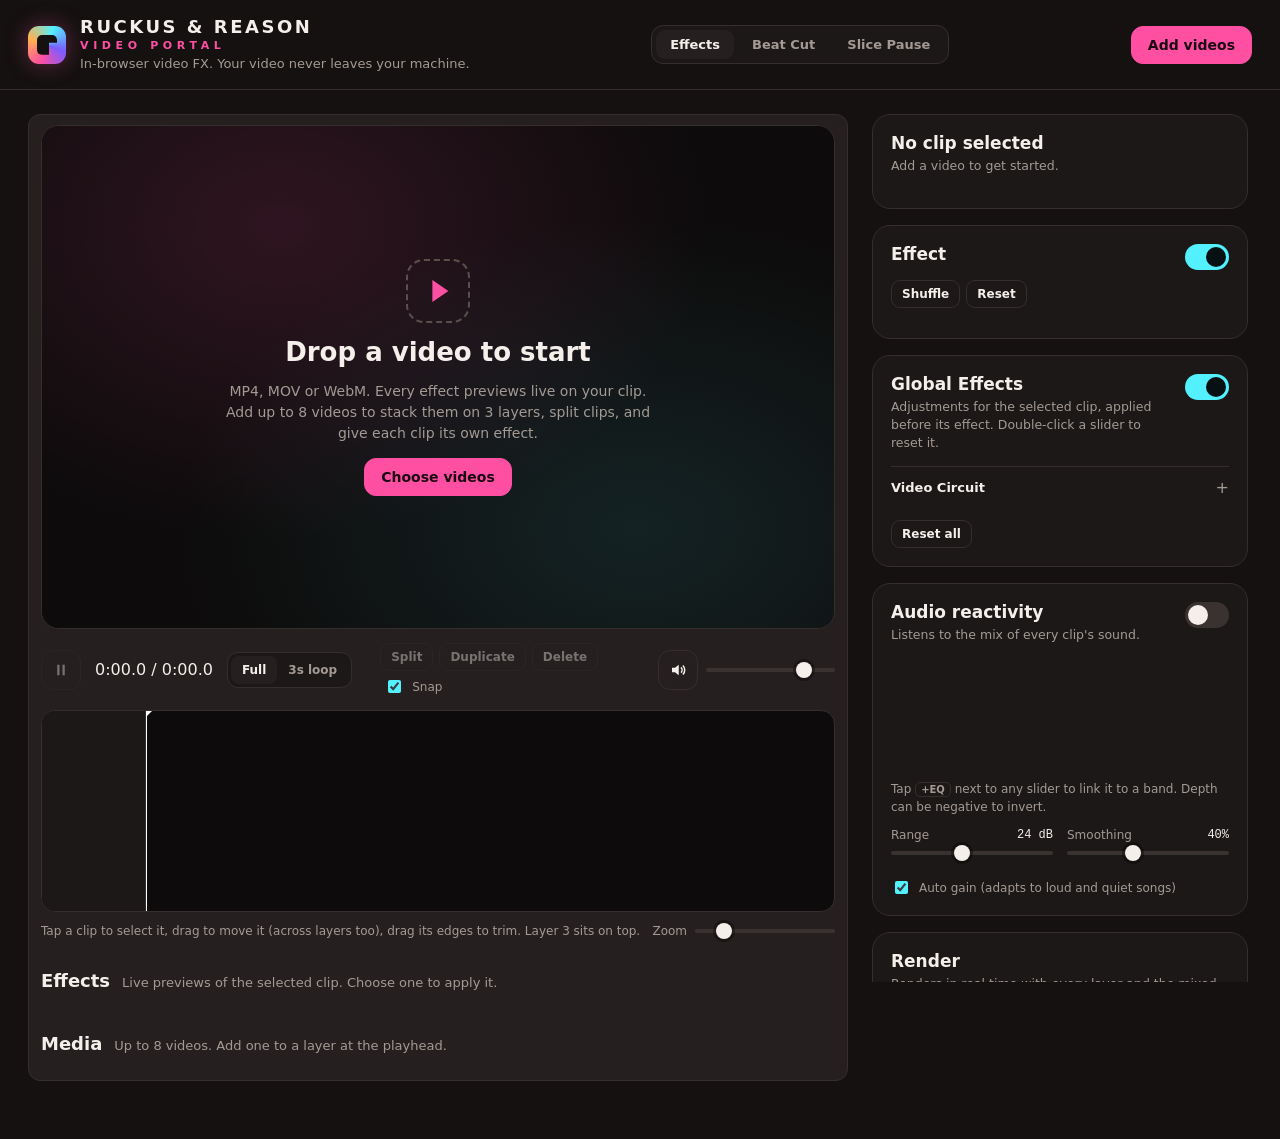
==== commit 5647fddf: "Frame from first video, per-clip zoom & crop, people masks - Project frame defaults to the first imp" ====
--- a/index.html
+++ b/index.html
@@ -110,10 +110,8 @@
     <aside class="panel">
       <section class="block" id="clip-block">
         <div class="block-head"><div><h2 id="clip-title">No clip selected</h2><p class="muted" id="clip-sub">Add a video to get started.</p></div></div>
-        <details class="group" id="look-group">
-          <summary>Layer look (opacity, blend, position, fades)</summary>
-          <div class="params" id="clip-look"></div>
-        </details>
+        <p id="mask-status" class="track-status" hidden></p>
+        <div id="clip-look"></div>
       </section>
 
       <section class="block" id="fx-block">
@@ -195,15 +193,21 @@
       <section class="block" id="export-block">
         <div class="block-head"><div><h2>Render</h2><p class="muted">Renders in real time with every layer and the mixed audio, then saves it.</p></div></div>
         <div class="export-grid">
-          <label>Frame
+          <label class="frame-field">Frame
             <select id="aspect">
-              <option value="auto">Match first video</option>
+              <option value="auto">From first video</option>
               <option value="1.7778">16:9</option>
               <option value="0.5625">9:16 (Reels)</option>
               <option value="1">1:1</option>
               <option value="0.8">4:5</option>
-            </select>
-          </label>
+              <option value="1.3333">4:3</option>
+              <option value="custom">Custom size...</option>
+            </select>
+          </label>
+          <div class="custom-size" id="custom-size" hidden>
+            <label>Width <input type="number" id="custom-w" min="16" max="3840" step="2" value="1080"></label>
+            <label>Height <input type="number" id="custom-h" min="16" max="3840" step="2" value="1920"></label>
+          </div>
           <label>Resolution
             <select id="ex-res">
               <option value="source">Source (up to 1920 px)</option>
@@ -232,6 +236,7 @@
             </select>
           </label>
         </div>
+        <p class="muted small" id="frame-note"></p>
         <button class="btn btn-primary btn-block" id="export-btn" disabled>Process &amp; download</button>
         <button class="btn btn-ghost btn-block" id="cancel-btn" hidden>Cancel render</button>
         <p class="muted small" id="export-note"></p>
--- a/css/layers.css
+++ b/css/layers.css
@@ -58,3 +58,13 @@
   .zoom input { width: 110px; }
   .clip .h { width: 16px; }
 }
+
+/* Frame override */
+.frame-field, .custom-size { grid-column: 1 / -1; }
+.custom-size { display: grid; grid-template-columns: 1fr 1fr; gap: 10px; }
+.custom-size[hidden] { display: none; }
+.custom-size label { display: grid; gap: 5px; font-size: 12px; color: var(--muted); }
+.custom-size input { background: var(--panel-2); border: 1px solid var(--line); border-radius: 9px; padding: 8px 10px; font-family: var(--mono); font-size: 13px; color: var(--text); }
+#frame-note { margin-top: 10px; }
+#clip-look .group:first-child { border-top: 1px solid var(--line); }
+@media (max-width: 760px) { .custom-size input { font-size: 16px; } }
